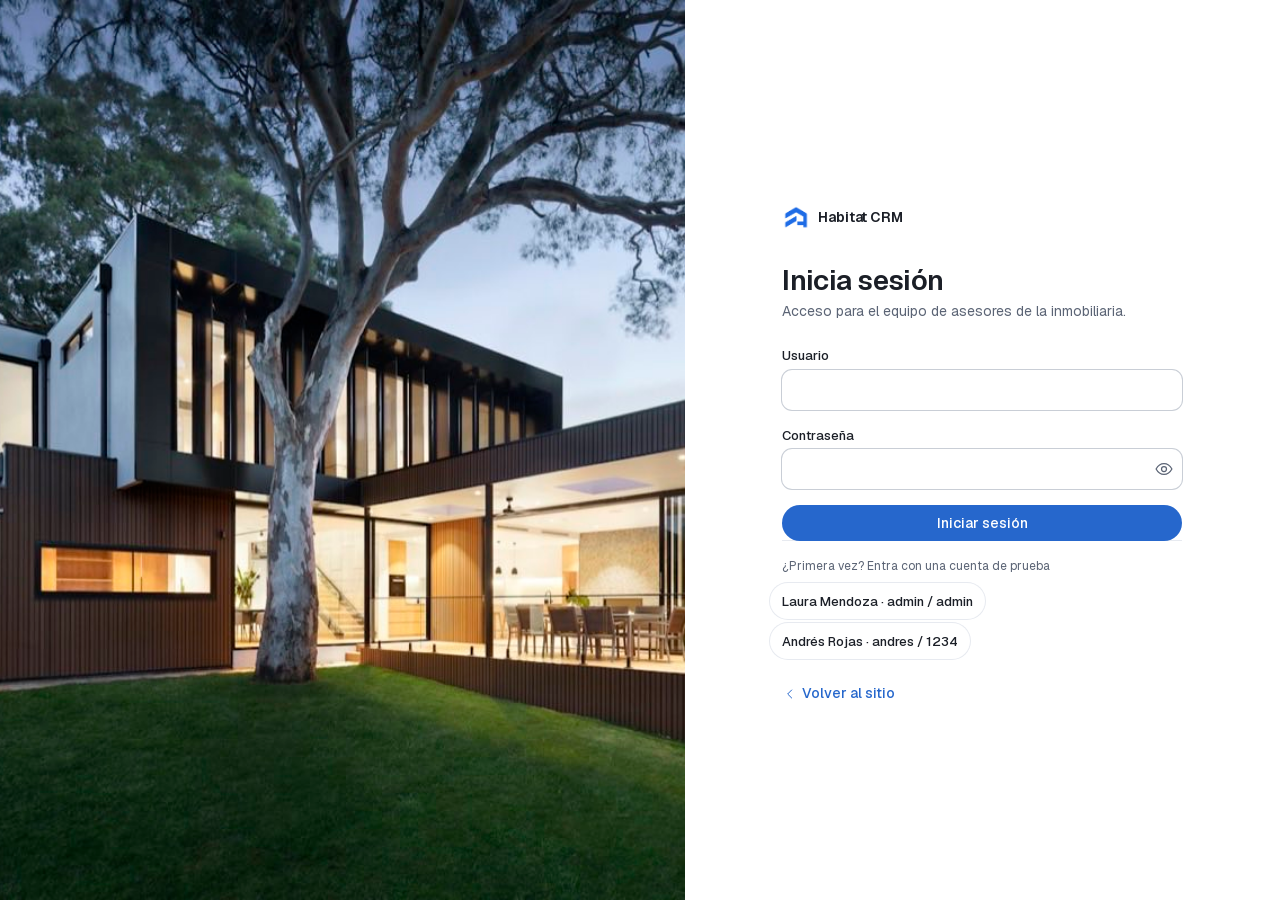
==== app.html @ 5c52e836 "Landing del producto, CRM de un solo usuario y lenguaje para inmobiliarias - Nueva landing (index.ht" ====
<!doctype html>
<html lang="es">
<head>
  <meta charset="utf-8">
  <meta name="viewport" content="width=device-width, initial-scale=1, viewport-fit=cover">
  <meta name="description" content="Habitat CRM: propiedades, clientes y negocios del equipo de asesores.">
  <meta name="robots" content="noindex">
  <title>Habitat CRM</title>
  <link rel="icon" type="image/png" href="./assets/img/logo.png">
  <link rel="stylesheet" href="./css/variables.css">
  <link rel="stylesheet" href="./css/base.css">
  <link rel="stylesheet" href="./css/components.css">
  <link rel="stylesheet" href="./css/layout.css">
  <script type="module" src="./js/app.js"></script>
</head>
<body>
  <!-- Inline copy of assets/icons/sprite.svg (external <use> references fail on file://). Do not edit here. -->
  <svg class="icon-sprite" aria-hidden="true" focusable="false">
    <!-- SPRITE:START -->
    <symbol id="i-eye" viewBox="0 0 24 24"><path d="M2.5 12S6 5.5 12 5.5 21.5 12 21.5 12 18 18.5 12 18.5 2.5 12 2.5 12Z"/><circle cx="12" cy="12" r="3"/></symbol>
    <symbol id="i-eye-off" viewBox="0 0 24 24"><path d="M10.6 5.6A9.7 9.7 0 0 1 12 5.5c6 0 9.5 6.5 9.5 6.5a17 17 0 0 1-2.7 3.5M6.6 6.6C3.9 8.3 2.5 12 2.5 12s3.5 6.5 9.5 6.5c1.9 0 3.5-.6 4.9-1.5"/><path d="M9.9 9.9a3 3 0 0 0 4.2 4.2"/><path d="M3 3l18 18"/></symbol>
    <symbol id="i-user" viewBox="0 0 24 24"><circle cx="12" cy="8" r="4"/><path d="M4.5 20.5c1.2-3.6 4-5.5 7.5-5.5s6.3 1.9 7.5 5.5"/></symbol>
    <symbol id="i-logout" viewBox="0 0 24 24"><path d="M14 4.5h3.5a2 2 0 0 1 2 2v11a2 2 0 0 1-2 2H14"/><path d="M10 16.5 5.5 12 10 7.5"/><path d="M5.5 12H15"/></symbol>
    <symbol id="i-home" viewBox="0 0 24 24"><path d="M3.5 10.5 12 3.5l8.5 7"/><path d="M5.5 9v11.5h13V9"/><path d="M10 20.5v-6h4v6"/></symbol>
    <symbol id="i-inbox" viewBox="0 0 24 24"><path d="M3.5 13.5 6 5.5h12l2.5 8v5a2 2 0 0 1-2 2h-13a2 2 0 0 1-2-2Z"/><path d="M3.5 13.5H8l1.5 2.5h5l1.5-2.5h4.5"/></symbol>
    <symbol id="i-grid" viewBox="0 0 24 24"><rect x="3.5" y="3.5" width="7" height="7" rx="1.5"/><rect x="13.5" y="3.5" width="7" height="7" rx="1.5"/><rect x="3.5" y="13.5" width="7" height="7" rx="1.5"/><rect x="13.5" y="13.5" width="7" height="7" rx="1.5"/></symbol>
    <symbol id="i-building" viewBox="0 0 24 24"><path d="M4.5 20.5v-15a2 2 0 0 1 2-2h7a2 2 0 0 1 2 2v15"/><path d="M15.5 9.5h2a2 2 0 0 1 2 2v9"/><path d="M3 20.5h18"/><path d="M8 7.5h4M8 11h4M8 14.5h4"/></symbol>
    <symbol id="i-funnel" viewBox="0 0 24 24"><path d="M3.5 4.5h17l-6.5 8v6l-4 2v-8Z"/></symbol>
    <symbol id="i-database" viewBox="0 0 24 24"><ellipse cx="12" cy="5.5" rx="7.5" ry="2.5"/><path d="M4.5 5.5v13c0 1.4 3.4 2.5 7.5 2.5s7.5-1.1 7.5-2.5v-13"/><path d="M4.5 12c0 1.4 3.4 2.5 7.5 2.5s7.5-1.1 7.5-2.5"/></symbol>
    <symbol id="i-search" viewBox="0 0 24 24"><circle cx="11" cy="11" r="6.5"/><path d="m20.5 20.5-4.9-4.9"/></symbol>
    <symbol id="i-close" viewBox="0 0 24 24"><path d="M6 6l12 12M18 6 6 18"/></symbol>
    <symbol id="i-check-circle" viewBox="0 0 24 24"><circle cx="12" cy="12" r="8.5"/><path d="m8.5 12.2 2.4 2.3 4.6-5"/></symbol>
    <symbol id="i-alert-circle" viewBox="0 0 24 24"><circle cx="12" cy="12" r="8.5"/><path d="M12 7.5v5.5"/><path d="M12 16.2v.1"/></symbol>
    <symbol id="i-alert-triangle" viewBox="0 0 24 24"><path d="M10.3 4.3 2.9 17.5a2 2 0 0 0 1.7 3h14.8a2 2 0 0 0 1.7-3L13.7 4.3a2 2 0 0 0-3.4 0Z"/><path d="M12 9.5v4"/><path d="M12 16.8v.1"/></symbol>
    <symbol id="i-info" viewBox="0 0 24 24"><circle cx="12" cy="12" r="8.5"/><path d="M12 11v5"/><path d="M12 7.8v.1"/></symbol>
    <symbol id="i-plus" viewBox="0 0 24 24"><path d="M12 5v14M5 12h14"/></symbol>
    <symbol id="i-edit" viewBox="0 0 24 24"><path d="M15.5 4.5a2.1 2.1 0 0 1 3 3L8 18l-4 1 1-4Z"/><path d="m13.5 6.5 3 3"/></symbol>
    <symbol id="i-trash" viewBox="0 0 24 24"><path d="M4 6.5h16"/><path d="M9 6.5V4.5h6v2"/><path d="M6 6.5l1 13a1.5 1.5 0 0 0 1.5 1.5h7a1.5 1.5 0 0 0 1.5-1.5l1-13"/><path d="M10 10.5v6M14 10.5v6"/></symbol>
    <symbol id="i-more" viewBox="0 0 24 24"><path d="M12 6.2v.1M12 12v.1M12 17.8v.1"/></symbol>
    <symbol id="i-area" viewBox="0 0 24 24"><path d="M4 9V4h5M20 9V4h-5M4 15v5h5M20 15v5h-5"/></symbol>
    <symbol id="i-bed" viewBox="0 0 24 24"><path d="M3 18.5v-12M3 14.5h18v4"/><path d="M21 14.5v-3a2.5 2.5 0 0 0-2.5-2.5H11v5.5"/><circle cx="7" cy="11" r="1.8"/></symbol>
    <symbol id="i-bath" viewBox="0 0 24 24"><path d="M3.5 12h17v2.5a4.5 4.5 0 0 1-4.5 4.5H8a4.5 4.5 0 0 1-4.5-4.5Z"/><path d="M6 12V6a2 2 0 0 1 3.7-1"/><path d="M7 19l-1 1.5M17 19l1 1.5"/></symbol>
    <symbol id="i-car" viewBox="0 0 24 24"><path d="M5 16.5H3.5v-4l2-5a1.5 1.5 0 0 1 1.4-1h10.2a1.5 1.5 0 0 1 1.4 1l2 5v4H19"/><path d="M3.5 12.5h17"/><circle cx="7.5" cy="16.5" r="1.8"/><circle cx="16.5" cy="16.5" r="1.8"/><path d="M9.3 16.5h5.4"/></symbol>
    <symbol id="i-pin" viewBox="0 0 24 24"><path d="M12 21s-6.5-5.6-6.5-11a6.5 6.5 0 0 1 13 0c0 5.4-6.5 11-6.5 11Z"/><circle cx="12" cy="10" r="2.3"/></symbol>
    <symbol id="i-download" viewBox="0 0 24 24"><path d="M12 4v11"/><path d="m7.5 10.5 4.5 4.5 4.5-4.5"/><path d="M4.5 16v2.5a2 2 0 0 0 2 2h11a2 2 0 0 0 2-2V16"/></symbol>
    <symbol id="i-upload" viewBox="0 0 24 24"><path d="M12 15V4"/><path d="M7.5 8.5 12 4l4.5 4.5"/><path d="M4.5 16v2.5a2 2 0 0 0 2 2h11a2 2 0 0 0 2-2V16"/></symbol>
    <symbol id="i-refresh" viewBox="0 0 24 24"><path d="M19.5 12a7.5 7.5 0 1 1-2.2-5.3"/><path d="M19.5 4v4h-4"/></symbol>
    <symbol id="i-chevron-left" viewBox="0 0 24 24"><path d="m14.5 6-6 6 6 6"/></symbol>
    <symbol id="i-chevron-down" viewBox="0 0 24 24"><path d="m6 9.5 6 6 6-6"/></symbol>
    <symbol id="i-heart" viewBox="0 0 24 24"><path d="M12 19.5s-7.5-4.4-7.5-10A4.2 4.2 0 0 1 12 7a4.2 4.2 0 0 1 7.5 2.5c0 5.6-7.5 10-7.5 10Z"/></symbol>
    <symbol id="i-phone" viewBox="0 0 24 24"><path d="M5 4.5h3.5l1.5 4-2 1.5a10 10 0 0 0 6 6l1.5-2 4 1.5V19a1.5 1.5 0 0 1-1.6 1.5A15.5 15.5 0 0 1 3.5 6.1 1.5 1.5 0 0 1 5 4.5Z"/></symbol>
    <symbol id="i-mail" viewBox="0 0 24 24"><rect x="3.5" y="5.5" width="17" height="13" rx="2"/><path d="m4 7 8 6 8-6"/></symbol>
    <symbol id="i-note" viewBox="0 0 24 24"><path d="M6.5 3.5h8l4 4v11a2 2 0 0 1-2 2h-10a2 2 0 0 1-2-2v-13a2 2 0 0 1 2-2Z"/><path d="M14.5 3.5v4h4"/><path d="M8.5 12.5h7M8.5 16h5"/></symbol>
    <symbol id="i-sparkle" viewBox="0 0 24 24"><path d="M12 3.5v4M12 16.5v4M3.5 12h4M16.5 12h4M6 6l2.5 2.5M15.5 15.5 18 18M18 6l-2.5 2.5M8.5 15.5 6 18"/></symbol>
    <!-- SPRITE:END -->
  </svg>

  <!-- Shown only if JavaScript modules could not start (e.g. opened by double-click in Chrome) -->
  <div id="boot-notice" class="boot-notice">
    <section class="card boot-notice__card" aria-labelledby="boot-title">
      <img src="./assets/img/logo.png" alt="" width="48" height="44" class="auth-card__logo">
      <h1 id="boot-title">No pudimos iniciar Habitat CRM</h1>
      <p class="text-muted">Esta página se abrió como un archivo suelto y no desde la dirección del CRM. Pide a la persona que administra el sistema el enlace de acceso.</p>
      <p class="text-sm text-muted">Si eres quien lo administra:</p>
      <ol>
        <li>Abre una terminal en la carpeta del proyecto.</li>
        <li>Ejecuta <code>python3 -m http.server 8000</code></li>
        <li>Entra a <code>http://localhost:8000</code></li>
      </ol>
          </section>
  </div>
  <noscript>
    <p class="container">Habitat CRM necesita JavaScript activado para funcionar.</p>
  </noscript>

  <div id="toast-region" class="toast-region" aria-live="polite" aria-relevant="additions"></div>

  <!-- ===================================================== LOGIN -->
  <main id="view-login" class="view view-login" hidden>
    <div class="login-media">
      <img src="./assets/img/login-house.jpg" alt="Casa de dos pisos con fachada de madera y jardín al atardecer" width="1200" height="799" data-fallback>
    </div>
    <div class="login-panel">
    <section class="auth-card" aria-labelledby="login-title">
      <header class="auth-card__header">
        <a class="auth-brand" href="./index.html">
          <img src="./assets/img/logo.png" alt="" width="28" height="26" class="brand__logo">
          Habitat CRM
        </a>
        <div>
          <h1 id="login-title" class="page__title" tabindex="-1">Inicia sesión</h1>
          <p class="page__subtitle">Acceso para el equipo de asesores de la inmobiliaria.</p>
        </div>
      </header>

      <div id="panel-login">
        <form id="login-form" class="auth-form" novalidate>
          <div id="login-error" class="alert alert--danger" role="alert"></div>
          <div class="field">
            <label class="field__label" for="login-username">Usuario</label>
            <input class="field__control" id="login-username" name="username" type="text" autocomplete="username" autocapitalize="none" spellcheck="false" aria-describedby="login-username-error">
            <span class="field__error" id="login-username-error"></span>
          </div>
          <div class="field">
            <label class="field__label" for="login-password">Contraseña</label>
            <div class="field__affix field__affix--suffix">
              <input class="field__control" id="login-password" name="password" type="password" autocomplete="current-password" aria-describedby="login-password-error">
              <span class="field__suffix">
                <button type="button" class="btn btn--ghost btn--icon" id="toggle-password" aria-label="Mostrar contraseña" aria-pressed="false" aria-controls="login-password">
                  <svg class="icon" aria-hidden="true"><use href="#i-eye"></use></svg>
                </button>
              </span>
            </div>
            <span class="field__error" id="login-password-error"></span>
          </div>
          <button type="submit" class="btn btn--primary btn--block">Iniciar sesión</button>
        </form>

        <div class="auth-demo">
          <p class="auth-demo__label">¿Primera vez? Entra con una cuenta de prueba</p>
          <div class="auth-demo__buttons">
            <button type="button" class="btn btn--secondary" data-demo-user="admin">Laura Mendoza · admin / admin</button>
            <button type="button" class="btn btn--secondary" data-demo-user="andres">Andrés Rojas · andres / 1234</button>
          </div>
        </div>
      </div>
      <a class="link-btn auth-back" href="./index.html"><svg class="icon icon--sm" aria-hidden="true"><use href="#i-chevron-left"></use></svg>Volver al sitio</a>
    </section>
    </div>
  </main>

  <!-- ===================================================== ADVISOR -->
  <div id="view-admin" class="view admin-layout" hidden>
    <aside class="sidebar" aria-label="Menú del asesor">
      <a class="brand" href="#/resumen">
        <img src="./assets/img/logo.png" alt="" width="28" height="26" class="brand__logo">
        <span>Habitat CRM</span>
      </a>
      <nav class="sidebar__nav" aria-label="Principal">
        <a class="nav-link" href="#/resumen" data-route="resumen"><svg class="icon" aria-hidden="true"><use href="#i-grid"></use></svg>Resumen</a>
        <a class="nav-link" href="#/propiedades" data-route="propiedades"><svg class="icon" aria-hidden="true"><use href="#i-building"></use></svg>Propiedades</a>
        <a class="nav-link" href="#/clientes" data-route="clientes"><svg class="icon" aria-hidden="true"><use href="#i-user"></use></svg>Clientes</a>
      </nav>
      <a class="nav-link sidebar__site" href="./index.html"><svg class="icon" aria-hidden="true"><use href="#i-home"></use></svg>Ver el sitio</a>
    </aside>

    <div class="admin-main has-bottom-nav">
      <header class="app-header topbar">
        <div class="container app-header__inner">
          <a class="brand topbar__brand" href="#/resumen">
            <img src="./assets/img/logo.png" alt="" width="28" height="26" class="brand__logo">
            <span>Habitat CRM</span>
          </a>
          <p class="topbar__date" id="topbar-date"></p>
          <span class="app-header__spacer"></span>
          <div class="user-chip">
            <span class="avatar" data-bind="user-avatar" aria-hidden="true"></span>
            <span class="user-chip__text">
              <span class="user-chip__name" data-bind="user-name"></span>
              <span class="user-chip__role" data-bind="user-role"></span>
            </span>
          </div>
          <button type="button" class="btn btn--secondary btn--icon logout-btn" data-action="logout" aria-label="Cerrar sesión">
            <svg class="icon" aria-hidden="true"><use href="#i-logout"></use></svg>
            <span class="logout-btn__label">Cerrar sesión</span>
          </button>
        </div>
      </header>

      <main class="container">
        <section class="page" data-section="resumen" aria-labelledby="admin-resumen-title">
          <header class="page__header">
            <div>
              <h1 id="admin-resumen-title" class="page__title" tabindex="-1">Resumen</h1>
              <p class="page__subtitle">Cómo va el negocio hoy</p>
            </div>
            <button type="button" class="btn btn--primary" data-action="new-lead"><svg class="icon" aria-hidden="true"><use href="#i-plus"></use></svg>Nuevo cliente</button>
          </header>
          <div id="admin-resumen-root"></div>
        </section>
        <section class="page" data-section="propiedades" aria-labelledby="admin-propiedades-title" hidden>
          <header class="page__header">
            <div>
              <h1 id="admin-propiedades-title" class="page__title" tabindex="-1">Propiedades</h1>
              <p class="page__subtitle">Los inmuebles que ofrece la inmobiliaria</p>
            </div>
          </header>
          <div id="admin-propiedades-root"></div>
        </section>
        <section class="page" data-section="clientes" aria-labelledby="admin-leads-title" hidden>
          <header class="page__header">
            <div>
              <h1 id="admin-leads-title" class="page__title" tabindex="-1">Clientes</h1>
              <p class="page__subtitle">Cada tarjeta es un cliente interesado. Cuando avance, cámbiale la etapa.</p>
            </div>
            <button type="button" class="btn btn--primary" data-action="new-lead"><svg class="icon" aria-hidden="true"><use href="#i-plus"></use></svg>Nuevo cliente</button>
          </header>
          <div id="admin-leads-root"></div>
        </section>
      </main>

      <nav class="bottom-nav" aria-label="Principal (móvil)">
        <a class="bottom-nav__link" href="#/resumen" data-route="resumen"><svg class="icon" aria-hidden="true"><use href="#i-grid"></use></svg>Resumen</a>
        <a class="bottom-nav__link" href="#/propiedades" data-route="propiedades"><svg class="icon" aria-hidden="true"><use href="#i-building"></use></svg>Propiedades</a>
        <a class="bottom-nav__link" href="#/clientes" data-route="clientes"><svg class="icon" aria-hidden="true"><use href="#i-user"></use></svg>Clientes</a>
      </nav>
    </div>
  </div>
</body>
</html>
---- css/variables.css ----
/* ==========================================================================
   Habitat CRM — Design tokens (Spec §9.3)
   The ONLY file allowed to declare literal colors, radii, shadows, durations.
   Direction agreed with the product owner (references: CRMPro / Valtro):
   - White surfaces on a cool light ground; the Habitat logo blue (#2667CC) is the
     one accent (primary buttons, active navigation, charts).
   - Geist (OFL, self-hosted) for everything; base text 14px (fields 16px on mobile).
   - Pill buttons, soft cards (16px radius), light theme only.
   ========================================================================== */

:root {
  /* Brand: a single accent (Habitat logo blue) */
  --color-accent: #2667cc;
  --color-accent-hover: #1f56ad;
  --color-accent-soft: #eaf1fc;      /* soft backgrounds, selection, focus */
  --color-on-accent: #ffffff;        /* text/icons on accent or danger fills */

  /* Neutrals */
  --color-bg: #f5f6fa;               /* app background */
  --color-surface: #ffffff;          /* cards, modals */
  --color-surface-muted: #f3f5f9;    /* table headers, row hover, chart tracks */
  --color-border: #e7eaf0;
  --color-border-strong: #c9ced6;    /* form control borders (>= 3:1 not required for borders, aids clarity) */
  --color-border-hover: #cdd2da;     /* a linked card's border, one step darker on hover */
  --color-text: #1b1f27;
  --color-text-muted: #5b6475;       /* >= 4.5:1 on --color-surface (5.96:1) */
  --color-text-faint: #8a93a3;       /* 3.1:1 — decorative icons only, never body text */
  --color-neutral: #4a5263;          /* neutral badge text (closed_lost) */
  --color-neutral-bg: #eef0f3;
  --color-skeleton: #e9ecf0;
  --color-chart-soft: #c9daf6;       /* chart bars that are not the highlight */
  --color-backdrop: rgba(16, 24, 40, 0.32);

  /* Semantic (property and lead states) */
  --color-success: #0e7a4b;  --color-success-bg: #e6f6ee;   /* Available, Closed won */
  --color-warning: #9a5b00;  --color-warning-bg: #fff4dc;   /* Negotiation */
  --color-danger:  #b42318;  --color-danger-bg:  #fdeceb;   /* Sold / errors */
  --color-danger-hover: #912018;
  --color-info:    #1d5fd0;  --color-info-bg:    #e8f0fe;   /* New, Contacted */

  /* Typography */
  --font-sans: "Geist", system-ui, -apple-system, "Segoe UI", sans-serif;
  --font-mono: ui-monospace, "SF Mono", Menlo, Consolas, monospace;
  --font-display: var(--font-sans);  /* titles and figures share the one family */
  --tracking-display: -0.025em;
  --text-xs: 12px;  --text-sm: 13px;  --text-base: 14px;
  --text-md: 16px;  --text-lg: 20px;  --text-xl: 28px;
  --text-field-mobile: 16px;         /* form fields on mobile: prevents iOS zoom on focus (Spec §9.5) */
  --weight-regular: 400;
  --weight-medium: 500;
  --weight-strong: 600;
  --weight-figure: 600;              /* KPI values and figures */
  --leading-body: 1.5;
  --leading-tight: 1.2;
  --tracking-tight: -0.01em;

  /* Spacing (multiples of 4px) */
  --space-1: 4px;  --space-2: 8px;   --space-3: 12px;  --space-4: 16px;
  --space-5: 24px; --space-6: 32px;  --space-7: 48px;

  /* Control sizes */
  --control-h: 44px;                 /* mobile-first: 44px touch target */
  --control-h-desktop: 36px;
  --control-h-sm: 32px;              /* buttons inside tables */
  --field-h: 44px;
  --field-h-desktop: 40px;
  --icon-sm: 16px;
  --icon-md: 20px;
  --dot-size: 6px;
  --bottom-nav-h: 56px;

  /* Radii */
  --radius-none: 0;
  --radius-sm: 10px;  /* inputs, small tiles */
  --radius-md: 16px;  /* cards, panels */
  --radius-lg: 20px;  /* modals */
  --radius-full: 999px;

  /* Shadows (the "border" is a 1px shadow) */
  --shadow-border: 0 0 0 1px var(--color-border);
  --shadow-field: 0 0 0 1px var(--color-border-strong);
  --shadow-field-error: 0 0 0 1px var(--color-danger);
  --shadow-sm: 0 1px 2px rgba(16, 24, 40, .04), 0 0 0 1px var(--color-border);
  --shadow-md: 0 8px 24px rgba(16, 24, 40, .06), 0 0 0 1px var(--color-border);
  --shadow-lg: 0 16px 40px rgba(16, 24, 40, .16);
  --focus-ring: 0 0 0 2px var(--color-surface), 0 0 0 4px var(--color-accent);
  --focus-ring-error: 0 0 0 2px var(--color-surface), 0 0 0 4px var(--color-danger);
  --focus-ring-inset: inset 0 0 0 2px var(--color-accent);
  --shadow-divider-bottom: 0 1px 0 var(--color-border);
  --shadow-divider-top: 0 -1px 0 var(--color-border);
  --shadow-divider-right: 1px 0 0 var(--color-border);
  --shadow-hover: 0 8px 24px rgba(16, 24, 40, .08), 0 0 0 1px var(--color-border-hover); /* linked card on hover only */

  /* Motion */
  --ease-out: cubic-bezier(0.23, 1, 0.32, 1);
  --ease-in-out: cubic-bezier(0.77, 0, 0.175, 1);
  --duration-press: 120ms;   /* press feedback */
  --duration-fast: 160ms;    /* hover, tooltips, chat-like inserts */
  --duration-base: 220ms;    /* menus, dropdowns */
  --duration-modal: 280ms;   /* modals and panels */
  --duration-photo: 280ms;   /* a photograph zooming 1.03 inside its frame (kept under the 300ms cap) */
  --duration-exit: 180ms;    /* exits are faster than entries */
  --duration-spin: 700ms;    /* continuous spinner rotation (linear) */
  --duration-pulse: 1400ms;  /* continuous skeleton pulse */
  --stagger-step: 40ms;      /* first catalog load: delay between cards (max 8) */
  --delay-boot-notice: 1200ms; /* boot notice only appears if the app failed to start */

  /* Layers */
  --z-nav: 100;  --z-modal: 1000;  --z-toast: 1100;
}
---- css/base.css ----
/* ==========================================================================
   Habitat CRM — Base: fonts, reset, typography, focus, utilities, motion
   ========================================================================== */

@font-face {
  font-family: "Geist";
  src: url("../assets/fonts/geist.woff2") format("woff2");
  font-weight: 300 700;
  font-style: normal;
  font-display: swap;
}

/* ---- Reset ---- */
*,
*::before,
*::after {
  box-sizing: border-box;
}

* {
  margin: 0;
}

html {
  -webkit-text-size-adjust: 100%;
  text-size-adjust: 100%;
}

body {
  min-height: 100dvh;
  font-family: var(--font-sans);
  font-size: var(--text-base);
  font-weight: var(--weight-regular);
  line-height: var(--leading-body);
  color: var(--color-text);
  background-color: var(--color-bg);
  -webkit-font-smoothing: antialiased;
  -moz-osx-font-smoothing: grayscale;
}

img,
svg,
picture {
  display: block;
  max-width: 100%;
}

input,
button,
select,
textarea {
  font: inherit;
  color: inherit;
}

button {
  cursor: pointer;
  background: none;
  border: 0;
  padding: 0;
}

a {
  color: var(--color-accent);
  text-decoration-thickness: 1px;
  text-underline-offset: 2px;
}

ul[role="list"],
ol[role="list"] {
  list-style: none;
  padding: 0;
}

[hidden] {
  display: none !important;
}

/* ---- Typography ---- */
h1,
h2,
h3,
h4 {
  line-height: var(--leading-tight);
  font-weight: var(--weight-strong);
  letter-spacing: var(--tracking-tight);
  text-wrap: balance;
}

h1 { font-size: var(--text-lg); }

/* Page titles: semibold, tight tracking */
h1,
.display {
  font-family: var(--font-display);
  font-weight: var(--weight-strong);
  letter-spacing: var(--tracking-display);
}

h2 { font-size: var(--text-md); }
h3 { font-size: var(--text-base); }

p {
  text-wrap: pretty;
}

.text-muted { color: var(--color-text-muted); }
.text-sm { font-size: var(--text-sm); }
.text-xs { font-size: var(--text-xs); }
.tabular { font-variant-numeric: tabular-nums; }
.prose { max-width: 68ch; }

@media (min-width: 1024px) {
  h1 { font-size: var(--text-xl); }
}

/* ---- Focus: always visible for keyboard users ---- */
:focus {
  outline: none;
}

:focus-visible {
  outline: none;
  box-shadow: var(--focus-ring);
}

::selection {
  background-color: var(--color-accent-soft);
  color: var(--color-text);
}

/* ---- Utilities ---- */
.visually-hidden {
  position: absolute !important;
  width: 1px;
  height: 1px;
  padding: 0;
  margin: -1px;
  overflow: hidden;
  clip: rect(0 0 0 0);
  white-space: nowrap;
  border: 0;
}

.icon {
  width: var(--icon-md);
  height: var(--icon-md);
  flex-shrink: 0;
  fill: none;
  stroke: currentColor;
  stroke-width: 1.5;
  stroke-linecap: round;
  stroke-linejoin: round;
}

.icon--sm {
  width: var(--icon-sm);
  height: var(--icon-sm);
}

/* ---- Reduced motion: drop movement and scale, keep short fades ---- */
@media (prefers-reduced-motion: reduce) {
  *,
  *::before,
  *::after {
    animation-duration: 0.01ms !important;
    animation-iteration-count: 1 !important;
    transition-duration: 0.01ms !important;
    scroll-behavior: auto !important;
  }

  [data-motion="fade"] {
    transition-property: opacity !important;
    transition-duration: var(--duration-fast) !important;
    transform: none !important;
  }

  /* No scale on press, no lift on hover */
  :active,
  :hover {
    transform: none !important;
  }
}
---- css/components.css ----
/* ==========================================================================
   Habitat CRM — Components (Spec §9.5)
   Each component is implemented once, with all of its states.
   ========================================================================== */

/* --------------------------------------------------------------------------
   Buttons: .btn + .btn--primary | --secondary | --ghost | --danger
   States: hover (fine pointer only), focus-visible, active, disabled, .is-loading
   -------------------------------------------------------------------------- */
.btn {
  position: relative;
  display: inline-flex;
  align-items: center;
  justify-content: center;
  gap: var(--space-2);
  min-height: var(--control-h);
  padding: 0 var(--space-5);
  border-radius: var(--radius-full);
  font-size: var(--text-base);
  font-weight: var(--weight-medium);
  line-height: 1;
  white-space: nowrap;
  text-decoration: none;
  user-select: none;
  -webkit-tap-highlight-color: transparent;
  transition:
    transform var(--duration-press) var(--ease-out),
    background-color var(--duration-fast) var(--ease-out),
    box-shadow var(--duration-fast) var(--ease-out),
    color var(--duration-fast) var(--ease-out);
}

.btn:active:not(:disabled) {
  transform: scale(0.97);
}

.btn:focus-visible {
  box-shadow: var(--focus-ring);
}

.btn:disabled,
.btn[aria-disabled="true"] {
  opacity: 0.5;
  cursor: not-allowed;
  pointer-events: none;
}

.btn--primary {
  background-color: var(--color-accent);
  color: var(--color-on-accent);
}

.btn--secondary {
  background-color: var(--color-surface);
  color: var(--color-text);
  box-shadow: var(--shadow-border);
}

.btn--ghost {
  background-color: transparent;
  color: var(--color-text-muted);
}

.btn--danger {
  background-color: var(--color-danger);
  color: var(--color-on-accent);
}

@media (hover: hover) and (pointer: fine) {
  .btn--primary:hover,
  .btn--secondary:hover,
  .btn--danger:hover { transform: translateY(-1px); }
  .btn--primary:hover { background-color: var(--color-accent-hover); }
  .btn--secondary:hover { background-color: var(--color-surface-muted); }
  .btn--ghost:hover { background-color: var(--color-surface-muted); color: var(--color-text); }
  .btn--danger:hover { background-color: var(--color-danger-hover); }
}

/* Size and shape modifiers */
.btn--block { width: 100%; }

.btn--icon {
  width: var(--control-h);
  padding: 0;
}

.btn--ghost.btn--icon { border-radius: var(--radius-full); }

@media (min-width: 640px) {
  .btn { min-height: var(--control-h-desktop); }
  .btn--icon { width: var(--control-h-desktop); }
  .btn--sm { min-height: var(--control-h-sm); padding: 0 var(--space-3); font-size: var(--text-sm); }
  .btn--sm.btn--icon { width: var(--control-h-sm); padding: 0; }
}

/* Loading: spinner on the left, label kept so the width never changes */
.btn.is-loading {
  pointer-events: none;
  cursor: progress;
}

.btn.is-loading::before {
  content: "";
  width: var(--icon-sm);
  height: var(--icon-sm);
  border: 2px solid currentColor;
  border-right-color: transparent;
  border-radius: var(--radius-full);
  animation: btn-spin var(--duration-spin) linear infinite;
}

.btn.is-loading > .icon {
  display: none;
}

@keyframes btn-spin {
  to { transform: rotate(360deg); }
}

/* --------------------------------------------------------------------------
   Form fields: .field > .field__label + control + .field__help / .field__error
   -------------------------------------------------------------------------- */
.field {
  display: grid;
  gap: var(--space-1);
  min-width: 0;
}

.field__label {
  font-size: var(--text-sm);
  font-weight: var(--weight-medium);
  color: var(--color-text);
}

.field__optional {
  font-weight: var(--weight-regular);
  color: var(--color-text-muted);
}

.field__control {
  width: 100%;
  min-height: var(--field-h);
  padding: 0 var(--space-3);
  border: 0;
  border-radius: var(--radius-sm);
  background-color: var(--color-surface);
  box-shadow: var(--shadow-field);
  font-size: var(--text-field-mobile); /* 16px on mobile: prevents iOS zoom on focus */
  color: var(--color-text);
  appearance: none;
  transition: box-shadow var(--duration-fast) var(--ease-out);
}

.field__control::placeholder {
  color: var(--color-text-muted);
}

.field__control:focus,
.field__control:focus-visible {
  box-shadow: var(--focus-ring);
}

.field__control[aria-invalid="true"] {
  box-shadow: var(--shadow-field-error);
}

.field__control[aria-invalid="true"]:focus {
  box-shadow: var(--focus-ring-error);
}

.field__control:disabled {
  background-color: var(--color-surface-muted);
  color: var(--color-text-muted);
  cursor: not-allowed;
}

textarea.field__control {
  min-height: calc(var(--field-h) * 2.5);
  padding: var(--space-2) var(--space-3);
  line-height: var(--leading-body);
  resize: vertical;
}

@media (min-width: 640px) {
  .field__control { min-height: var(--field-h-desktop); font-size: var(--text-base); }
}

.field__help,
.field__error {
  font-size: var(--text-sm);
  line-height: var(--leading-tight);
}

.field__help { color: var(--color-text-muted); }

.field__error {
  display: flex;
  align-items: center;
  gap: var(--space-1);
  color: var(--color-danger);
}

.field__error:empty { display: none; }

/* Affix wrapper: prefix ($) or trailing button (show/hide password) */
.field__affix {
  position: relative;
  display: flex;
  align-items: center;
}

.field__prefix {
  position: absolute;
  left: var(--space-3);
  color: var(--color-text-muted);
  pointer-events: none;
}

.field__affix--prefix .field__control { padding-left: var(--space-6); }
.field__affix--suffix .field__control { padding-right: var(--control-h); }

.field__suffix {
  position: absolute;
  right: 0;
  top: 0;
  bottom: 0;
}

.field__suffix .btn--icon {
  height: 100%;
  border-radius: var(--radius-sm);
}

/* Select with a CSS-drawn chevron (no image, no literal colors) */
.field__select {
  position: relative;
}

.field__select .field__control {
  padding-right: var(--space-6);
  cursor: pointer;
}

.field__select::after {
  content: "";
  position: absolute;
  right: var(--space-4);
  top: 50%;
  width: var(--space-2);
  height: var(--space-2);
  border-right: 1.5px solid var(--color-text-muted);
  border-bottom: 1.5px solid var(--color-text-muted);
  transform: translateY(-75%) rotate(45deg);
  pointer-events: none;
}

/* --------------------------------------------------------------------------
   Badges: pill + 6px dot + text (state is never conveyed by color alone)
   -------------------------------------------------------------------------- */
.badge {
  display: inline-flex;
  align-items: center;
  gap: var(--space-2);
  padding: 2px var(--space-2);
  border-radius: var(--radius-full);
  font-size: var(--text-xs);
  font-weight: var(--weight-medium);
  line-height: var(--leading-body);
  white-space: nowrap;
  color: var(--color-neutral);
  background-color: var(--color-neutral-bg);
}

.badge::before {
  content: "";
  width: var(--dot-size);
  height: var(--dot-size);
  border-radius: var(--radius-full);
  background-color: currentColor;
}

.badge--plain::before { display: none; }

.badge--success { color: var(--color-success); background-color: var(--color-success-bg); }
.badge--warning { color: var(--color-warning); background-color: var(--color-warning-bg); }
.badge--danger  { color: var(--color-danger);  background-color: var(--color-danger-bg); }
.badge--info    { color: var(--color-info);    background-color: var(--color-info-bg); }
.badge--neutral { color: var(--color-neutral); background-color: var(--color-neutral-bg); }

/* Counter pill (e.g. new leads in the sidebar) */
.badge--count {
  min-width: var(--icon-md);
  justify-content: center;
  padding: 0 var(--space-2);
  color: var(--color-on-accent);
  background-color: var(--color-accent);
  font-variant-numeric: tabular-nums;
}

.badge--count::before { display: none; }

/* --------------------------------------------------------------------------
   Card (generic surface)
   -------------------------------------------------------------------------- */
.card {
  background-color: var(--color-surface);
  border-radius: var(--radius-md);
  box-shadow: var(--shadow-sm);
}

/* --------------------------------------------------------------------------
   Inline alert (form-level messages, e.g. wrong credentials)
   -------------------------------------------------------------------------- */
.alert {
  display: flex;
  align-items: flex-start;
  gap: var(--space-2);
  padding: var(--space-3);
  border-radius: var(--radius-sm);
  font-size: var(--text-sm);
  line-height: var(--leading-tight);
}

.alert--danger {
  color: var(--color-danger);
  background-color: var(--color-danger-bg);
}

.alert--info {
  color: var(--color-info);
  background-color: var(--color-info-bg);
}

.alert:empty { display: none; }

/* --------------------------------------------------------------------------
   Tabs (no animation: switching tabs is a frequent action)
   -------------------------------------------------------------------------- */
.tabs {
  display: flex;
  gap: var(--space-1);
  padding: var(--space-1);
  border-radius: var(--radius-sm);
  background-color: var(--color-surface-muted);
}

.tab {
  flex: 1;
  min-height: var(--control-h);
  padding: 0 var(--space-3);
  border-radius: var(--radius-sm);
  font-size: var(--text-sm);
  font-weight: var(--weight-medium);
  color: var(--color-text-muted);
  transition: transform var(--duration-press) var(--ease-out);
}

.tab:active { transform: scale(0.97); }

.tab[aria-selected="true"] {
  color: var(--color-text);
  background-color: var(--color-surface);
  box-shadow: var(--shadow-sm);
}

.tab:focus-visible { box-shadow: var(--focus-ring); }

@media (min-width: 640px) {
  .tab { min-height: var(--control-h-sm); }
}

@media (hover: hover) and (pointer: fine) {
  .tab:not([aria-selected="true"]):hover { color: var(--color-text); }
}

/* --------------------------------------------------------------------------
   Avatar (initials)
   -------------------------------------------------------------------------- */
.avatar {
  display: inline-grid;
  place-items: center;
  width: var(--control-h-desktop);
  height: var(--control-h-desktop);
  flex-shrink: 0;
  border-radius: var(--radius-full);
  font-size: var(--text-sm);
  font-weight: var(--weight-medium);
  color: var(--color-accent-hover);
  background-color: var(--color-accent-soft);
}

.avatar--sm {
  width: var(--control-h-sm);
  height: var(--control-h-sm);
  font-size: var(--text-xs);
}

.avatar--xs {
  width: var(--space-5);
  height: var(--space-5);
  font-size: var(--text-xs);
}

.contact-cell {
  display: flex;
  align-items: center;
  gap: var(--space-3);
  min-width: 0;
}

/* --------------------------------------------------------------------------
   Empty / error state
   -------------------------------------------------------------------------- */
.empty-state {
  display: grid;
  justify-items: center;
  gap: var(--space-3);
  padding: var(--space-7) var(--space-4);
  text-align: center;
}

.empty-state__icon {
  width: var(--space-7);
  height: var(--space-7);
  color: var(--color-text-faint);
  stroke-width: 1.25;
}

.empty-state__title {
  font-family: var(--font-display);
  font-weight: var(--weight-strong);
  letter-spacing: var(--tracking-display);
  font-size: var(--text-lg);
}

.empty-state__text {
  max-width: 44ch;
  color: var(--color-text-muted);
}

.empty-state .btn { margin-top: var(--space-2); }

/* --------------------------------------------------------------------------
   Skeleton (loading placeholder with a soft pulse)
   -------------------------------------------------------------------------- */
.skeleton {
  border-radius: var(--radius-sm);
  background-color: var(--color-skeleton);
  animation: skeleton-pulse var(--duration-pulse) var(--ease-in-out) infinite;
}

@keyframes skeleton-pulse {
  50% { opacity: 0.5; }
}

/* --------------------------------------------------------------------------
   Toasts (bottom-right; centered on mobile). Enter: opacity + translateY via
   transitions driven by [data-state] so rapid toasts can be interrupted.
   -------------------------------------------------------------------------- */
.toast-region {
  position: fixed;
  z-index: var(--z-toast);
  left: var(--space-4);
  right: var(--space-4);
  bottom: calc(var(--space-4) + env(safe-area-inset-bottom));
  display: flex;
  flex-direction: column;
  align-items: center;
  gap: var(--space-2);
  pointer-events: none;
}

.toast {
  display: flex;
  align-items: flex-start;
  gap: var(--space-3);
  width: 100%;
  max-width: 400px;
  padding: var(--space-3) var(--space-2) var(--space-3) var(--space-4);
  border-radius: var(--radius-md);
  background-color: var(--color-surface);
  box-shadow: var(--shadow-lg), var(--shadow-border);
  font-size: var(--text-sm);
  pointer-events: auto;
  opacity: 1;
  transform: translateY(0);
  transition:
    opacity var(--duration-modal) var(--ease-out),
    transform var(--duration-modal) var(--ease-out);
}

.toast[data-state="entering"] {
  opacity: 0;
  transform: translateY(100%);
}

.toast[data-state="leaving"] {
  opacity: 0;
  transform: translateY(var(--space-2));
  transition-duration: var(--duration-exit);
}

.toast__icon { margin-top: 1px; }
.toast--success .toast__icon { color: var(--color-success); }
.toast--error .toast__icon { color: var(--color-danger); }
.toast--warning .toast__icon { color: var(--color-warning); }
.toast--info .toast__icon { color: var(--color-accent); }

.toast__message {
  flex: 1;
  padding-top: 1px;
  color: var(--color-text);
}

.toast__close {
  margin: calc(var(--space-2) * -1) 0;
}

@media (min-width: 640px) {
  .toast-region {
    left: auto;
    right: calc(var(--space-5) + env(safe-area-inset-right));
    bottom: calc(var(--space-5) + env(safe-area-inset-bottom));
    align-items: flex-end;
  }
}

/* --------------------------------------------------------------------------
   Small select / input variant (inside tables and cards)
   -------------------------------------------------------------------------- */
@media (min-width: 640px) {
  .field__control--sm {
    min-height: var(--control-h-sm);
    font-size: var(--text-sm);
  }
  .field__select--sm .field__control { padding-right: var(--space-5); }
  .field__select--sm::after { right: var(--space-3); }
}

/* Visible text link styled as a quiet action */
.link-btn {
  display: inline-flex;
  align-items: center;
  gap: var(--space-1);
  font-weight: var(--weight-medium);
  color: var(--color-accent);
  text-decoration: none;
  border-radius: var(--radius-sm);
  background-image: linear-gradient(currentColor, currentColor);
  background-repeat: no-repeat;
  background-position: 0 100%;
  background-size: 0 1px;
  transition: background-size var(--duration-fast) var(--ease-out);
}

@media (hover: hover) and (pointer: fine) {
  .link-btn:hover { background-size: 100% 1px; }
}

/* --------------------------------------------------------------------------
   Modal (<dialog> + showModal): centered, opacity + scale(0.96) entrance
   -------------------------------------------------------------------------- */
.modal {
  width: min(96vw, 640px);
  max-width: 640px;
  max-height: min(90dvh, 900px);
  margin: auto;
  padding: 0;
  border: 0;
  border-radius: var(--radius-lg);
  background-color: var(--color-surface);
  color: var(--color-text);
  box-shadow: var(--shadow-lg);
  overflow: hidden;
  opacity: 1;
  transform: scale(1);
  transition:
    opacity var(--duration-modal) var(--ease-out),
    transform var(--duration-modal) var(--ease-out);
}

.modal--sm { width: min(96vw, 440px); }

.modal::backdrop {
  background-color: var(--color-backdrop);
  transition: opacity var(--duration-modal) var(--ease-out);
}

@starting-style {
  .modal[open] { opacity: 0; transform: scale(0.96); }
  .modal[open]::backdrop { opacity: 0; }
}

.modal[data-state="closing"] {
  opacity: 0;
  transform: scale(0.96);
  transition-duration: var(--duration-exit);
}

.modal[data-state="closing"]::backdrop { opacity: 0; }

.modal__inner {
  display: flex;
  flex-direction: column;
  max-height: inherit;
}

.modal__header {
  display: flex;
  align-items: flex-start;
  justify-content: space-between;
  gap: var(--space-3);
  padding: var(--space-4) var(--space-4) var(--space-3) var(--space-5);
}

.modal__title {
  padding-top: var(--space-1);
  font-family: var(--font-display);
  font-weight: var(--weight-strong);
  letter-spacing: var(--tracking-display);
  font-size: var(--text-lg);
}

.modal__body {
  display: grid;
  gap: var(--space-4);
  padding: 0 var(--space-5) var(--space-5);
  overflow-y: auto;
  overscroll-behavior: contain;
}

.modal__footer {
  display: flex;
  flex-wrap: wrap;
  justify-content: flex-end;
  gap: var(--space-2);
  padding: var(--space-4) var(--space-5);
  box-shadow: var(--shadow-divider-top);
}

.modal__footer .btn { flex: 1 1 auto; }

@media (min-width: 640px) {
  .modal__footer-start { margin-right: auto; }
}

@media (min-width: 640px) {
  .modal__footer .btn { flex: 0 0 auto; }
}

/* --------------------------------------------------------------------------
   Filter bar (catalog + admin toolbars)
   -------------------------------------------------------------------------- */
.filter-bar {
  display: grid;
  gap: var(--space-3);
  padding-bottom: var(--space-4);
  box-shadow: var(--shadow-divider-bottom);
}

.filter-bar__fields {
  display: grid;
  gap: var(--space-3);
}

.filter-bar__fields { grid-template-columns: repeat(2, minmax(0, 1fr)); }
.filter-bar__search { grid-column: 1 / -1; }

@media (min-width: 1024px) {
  .filter-bar__fields { grid-template-columns: minmax(0, 2fr) repeat(4, minmax(0, 1fr)); }
  .filter-bar__search { grid-column: auto; }
}

.filter-bar__footer {
  display: flex;
  flex-wrap: wrap;
  align-items: center;
  justify-content: space-between;
  gap: var(--space-2);
}

.results-count {
  font-size: var(--text-sm);
  color: var(--color-text-muted);
  font-variant-numeric: tabular-nums;
}

.search-field .field__prefix { display: inline-flex; }

.toolbar {
  display: flex;
  flex-wrap: wrap;
  align-items: flex-end;
  gap: var(--space-3);
}

.toolbar .search-field { flex: 1 1 260px; }

/* Contact card (lead modal) */
.contact-card {
  display: flex;
  flex-wrap: wrap;
  align-items: center;
  gap: var(--space-3);
  padding: var(--space-3) var(--space-4);
  border-radius: var(--radius-md);
  background-color: var(--color-surface-muted);
}

.contact-card__text {
  display: grid;
  flex: 1 1 160px;
  min-width: 0;
  line-height: var(--leading-tight);
  gap: 2px;
}

.contact-card__label {
  font-size: var(--text-xs);
  color: var(--color-text-muted);
}

.contact-card__links {
  display: flex;
  flex-wrap: wrap;
  gap: var(--space-3);
  font-size: var(--text-sm);
}

/* --------------------------------------------------------------------------
   Data table (advisor). Becomes stacked cards below 1024px.
   -------------------------------------------------------------------------- */
.data-table {
  width: 100%;
  border-collapse: collapse;
  font-size: var(--text-base);
}

.data-table th {
  padding: var(--space-2) var(--space-3);
  background-color: var(--color-surface-muted);
  font-size: var(--text-xs);
  font-weight: var(--weight-medium);
  letter-spacing: 0.02em;
  text-transform: uppercase;
  text-align: left;
  color: var(--color-text-muted);
}

.data-table td {
  height: 48px;
  padding: var(--space-2) var(--space-3);
  vertical-align: middle;
  box-shadow: var(--shadow-divider-bottom);
}

.data-table .is-numeric {
  text-align: right;
  font-variant-numeric: tabular-nums;
  white-space: nowrap;
}

.data-table .field__select--sm { min-width: 160px; }

.data-table__actions {
  display: flex;
  justify-content: flex-end;
  gap: var(--space-1);
}

.table-card {
  overflow: hidden;
}

.property-cell {
  display: flex;
  align-items: center;
  gap: var(--space-3);
  min-width: 0;
}

.property-cell__thumb {
  width: var(--space-7);
  height: 36px;
  flex-shrink: 0;
  object-fit: cover;
  border-radius: var(--radius-sm);
  background-color: var(--color-skeleton);
}

.property-cell__text {
  display: grid;
  min-width: 0;
  line-height: var(--leading-tight);
  gap: 2px;
}

.property-cell__title {
  font-weight: var(--weight-medium);
  overflow: hidden;
  text-overflow: ellipsis;
  white-space: nowrap;
}

@media (hover: hover) and (pointer: fine) {
  .data-table tbody tr:hover { background-color: var(--color-surface-muted); }
}

@media (max-width: 1023px) {
  .data-table thead { display: none; }
  .data-table,
  .data-table tbody { display: grid; gap: var(--space-3); }
  .table-card { overflow: visible; background-color: transparent; box-shadow: none; }

  .data-table tr {
    display: grid;
    grid-template-columns: minmax(0, 1fr) minmax(0, 1fr);
    gap: var(--space-3);
    padding: var(--space-4);
    border-radius: var(--radius-md);
    background-color: var(--color-surface);
    box-shadow: var(--shadow-sm);
  }

  .data-table td {
    display: grid;
    gap: var(--space-1);
    height: auto;
    padding: 0;
    box-shadow: none;
    text-align: left;
  }

  .data-table td[data-label]::before {
    content: attr(data-label);
    font-size: var(--text-xs);
    font-weight: var(--weight-medium);
    color: var(--color-text-muted);
  }

  .data-table .is-numeric { text-align: left; }
  .data-table td.is-full { grid-column: 1 / -1; }
  .data-table__actions { justify-content: flex-start; }
}

/* --------------------------------------------------------------------------
   KPI cards (dashboard): label + icon tile, big figure, one hint line
   -------------------------------------------------------------------------- */
.kpi-grid {
  display: grid;
  gap: var(--space-4);
}

@media (min-width: 640px) {
  .kpi-grid { grid-template-columns: repeat(2, minmax(0, 1fr)); }
}

@media (min-width: 1280px) {
  .kpi-grid { grid-template-columns: repeat(4, minmax(0, 1fr)); }
}

.kpi {
  display: grid;
  align-content: start;
  gap: var(--space-2);
  padding: var(--space-5);
}

.kpi__head {
  display: flex;
  align-items: flex-start;
  justify-content: space-between;
  gap: var(--space-3);
}

.kpi__label {
  font-size: var(--text-sm);
  font-weight: var(--weight-medium);
  letter-spacing: 0;
  color: var(--color-text-muted);
}

.kpi__icon {
  display: grid;
  place-items: center;
  width: var(--control-h);
  height: var(--control-h);
  flex-shrink: 0;
  border-radius: var(--radius-sm);
  color: var(--color-accent);
  background-color: var(--color-accent-soft);
}

.kpi__value {
  font-size: var(--text-xl);
  font-weight: var(--weight-figure);
  letter-spacing: var(--tracking-display);
  line-height: var(--leading-tight);
  font-variant-numeric: tabular-nums;
}

.kpi__hint {
  font-size: var(--text-xs);
  color: var(--color-text-muted);
}

/* --------------------------------------------------------------------------
   Dashboard panels, funnel chart and inventory meters
   -------------------------------------------------------------------------- */
.dash-grid {
  display: grid;
  grid-template-columns: minmax(0, 1fr);
  gap: var(--space-4);
}

@media (min-width: 1024px) {
  .dash-grid { grid-template-columns: minmax(0, 1.6fr) minmax(0, 1fr); }
}

.panel {
  display: grid;
  align-content: start;
  gap: var(--space-4);
  padding: var(--space-5);
  min-width: 0;
}

.panel__header {
  display: flex;
  flex-wrap: wrap;
  align-items: center;
  justify-content: space-between;
  gap: var(--space-2);
}

.panel__title {
  font-size: var(--text-md);
  font-weight: var(--weight-strong);
}

.panel--table { overflow: hidden; }

.chart {
  width: 100%;
  height: auto;
}

.chart__track { fill: var(--color-surface-muted); }
.chart__bar { fill: var(--color-chart-soft); }
.chart__bar--top { fill: var(--color-accent); }

.chart__value {
  fill: var(--color-text);
  font-size: 15px;
  font-weight: var(--weight-strong);
}

.chart__label {
  fill: var(--color-text-muted);
  font-size: 13px;
}

.meter-list {
  display: grid;
  gap: var(--space-5);
}

.meter {
  display: grid;
  gap: var(--space-2);
}

.meter__top {
  display: flex;
  align-items: center;
  justify-content: space-between;
}

.meter__bar {
  display: block;
  width: 100%;
  height: var(--space-2);
  overflow: hidden;
  border-radius: var(--radius-full);
}

.meter__track { fill: var(--color-surface-muted); }
.meter__fill--success { fill: var(--color-success); }
.meter__fill--warning { fill: var(--color-warning); }
.meter__fill--danger { fill: var(--color-danger); }

/* --------------------------------------------------------------------------
   Lead funnel (kanban). Mobile: horizontal carousel with scroll-snap.
   -------------------------------------------------------------------------- */
.kanban {
  display: grid;
  grid-auto-flow: column;
  grid-auto-columns: minmax(260px, 85%);
  gap: var(--space-3);
  overflow-x: auto;
  scroll-snap-type: x mandatory;
  padding-bottom: var(--space-2);
  overscroll-behavior-x: contain;
}

@media (min-width: 640px) {
  .kanban { grid-auto-columns: minmax(260px, 45%); }
}

@media (min-width: 1280px) {
  .kanban {
    grid-auto-flow: row;
    grid-template-columns: repeat(5, minmax(0, 1fr));
    overflow-x: visible;
  }
}

.kanban__column {
  display: grid;
  grid-template-columns: minmax(0, 1fr);
  align-content: start;
  gap: var(--space-2);
  padding: var(--space-3);
  border-radius: var(--radius-md);
  background-color: var(--color-surface-muted);
  scroll-snap-align: start;
}

.kanban__header {
  display: flex;
  align-items: center;
  justify-content: space-between;
  padding: var(--space-1) var(--space-1) var(--space-2);
}

.kanban__title {
  font-size: var(--text-sm);
  font-weight: var(--weight-medium);
  letter-spacing: 0;
}

.kanban__count {
  min-width: var(--icon-md);
  padding: 0 var(--space-2);
  border-radius: var(--radius-full);
  background-color: var(--color-surface);
  box-shadow: var(--shadow-border);
  font-size: var(--text-xs);
  text-align: center;
  font-variant-numeric: tabular-nums;
}

.kanban__empty {
  padding: var(--space-4) var(--space-2);
  text-align: center;
  font-size: var(--text-sm);
  color: var(--color-text-muted);
}

.lead-card {
  display: grid;
  grid-template-columns: minmax(0, 1fr);
  gap: var(--space-2);
  padding: var(--space-3);
}

.lead-card__head {
  display: flex;
  align-items: center;
  gap: var(--space-2);
  min-width: 0;
}

.lead-card__head .avatar {
  width: var(--control-h-sm);
  height: var(--control-h-sm);
  font-size: var(--text-xs);
}

.lead-card__name {
  font-weight: var(--weight-medium);
  line-height: var(--leading-tight);
}

.lead-card__property {
  font-size: var(--text-sm);
  color: var(--color-text-muted);
  overflow: hidden;
  text-overflow: ellipsis;
  white-space: nowrap;
}

.lead-card__notes {
  display: -webkit-box;
  -webkit-line-clamp: 2;
  -webkit-box-orient: vertical;
  overflow: hidden;
  font-size: var(--text-sm);
}

.lead-card__meta {
  display: flex;
  flex-wrap: nowrap;
  align-items: center;
  justify-content: space-between;
  gap: var(--space-2);
  font-size: var(--text-xs);
  color: var(--color-text-muted);
}

.lead-card__actions {
  display: grid;
  grid-template-columns: minmax(0, 1fr);
  gap: var(--space-2);
}

/* --------------------------------------------------------------------------
   Next step: what the advisor should do today (top of the summary)
   -------------------------------------------------------------------------- */
.next-step {
  display: grid;
  grid-template-columns: auto minmax(0, 1fr);
  align-items: center;
  gap: var(--space-3) var(--space-4);
  padding: var(--space-4) var(--space-5);
  border-radius: var(--radius-md);
  color: var(--color-text);
  background-color: var(--color-accent-soft);
}

.next-step__icon {
  display: grid;
  place-items: center;
  width: var(--control-h);
  height: var(--control-h);
  border-radius: var(--radius-full);
  color: var(--color-accent);
  background-color: var(--color-surface);
}

.next-step__text { display: grid; gap: var(--space-1); }
.next-step__title { font-weight: var(--weight-strong); }
.next-step__hint { font-size: var(--text-sm); color: var(--color-text-muted); }
.next-step .btn { grid-column: 1 / -1; justify-self: start; }

@media (min-width: 640px) {
  .next-step { grid-template-columns: auto minmax(0, 1fr) auto; }
  .next-step .btn { grid-column: auto; }
}

.lead-card__stage { display: grid; grid-template-columns: minmax(0, 1fr); gap: var(--space-1); }
.lead-card__stage .field__label { font-size: var(--text-xs); color: var(--color-text-muted); }

/* Skeleton sizes outside cards */
.kpi .skeleton { height: var(--space-4); }
.kpi .skeleton + .skeleton { height: var(--space-6); }
.section-stack > .skeleton { height: var(--space-7); }

.lead-card__meta > span:first-child {
  min-width: 0;
  overflow: hidden;
  text-overflow: ellipsis;
  white-space: nowrap;
}
---- css/layout.css ----
/* ==========================================================================
   Habitat CRM — Layout: boot notice, login, client navbar, advisor sidebar, grids
   Mobile-first. Breakpoints: 640px, 1024px, 1280px.
   ========================================================================== */

.icon-sprite {
  position: absolute;
  width: 0;
  height: 0;
  overflow: hidden;
}

/* Views are toggled with [hidden] by app.js */
.view { min-height: 100dvh; }

.container {
  width: 100%;
  max-width: 1280px;
  margin-inline: auto;
  padding-inline: max(var(--space-4), env(safe-area-inset-left)) max(var(--space-4), env(safe-area-inset-right));
}

@media (min-width: 640px) {
  .container { padding-inline: var(--space-5); }
}

@media (min-width: 1024px) {
  .container { padding-inline: var(--space-6); }
}

.brand {
  display: inline-flex;
  align-items: center;
  gap: var(--space-2);
  min-height: var(--control-h); /* 44px touch target */
  border-radius: var(--radius-sm);
  font-weight: var(--weight-strong);
  font-size: var(--text-md);
  letter-spacing: var(--tracking-tight);
  color: var(--color-text);
  text-decoration: none;
}

.brand__logo {
  width: 28px;
  height: 26px;
  object-fit: contain;
}

/* --------------------------------------------------------------------------
   Boot notice: visible by default in static HTML. app.js hides it on start.
   Only fades in after a delay, so it never flashes during a normal boot.
   -------------------------------------------------------------------------- */
.boot-notice {
  display: grid;
  place-items: center;
  min-height: 100dvh;
  padding: var(--space-4);
  opacity: 0;
  animation: boot-notice-in var(--duration-fast) var(--ease-out) var(--delay-boot-notice) forwards;
}

.boot-notice__card {
  display: grid;
  gap: var(--space-3);
  width: min(100%, 560px);
  padding: var(--space-6);
}

.boot-notice code {
  font-family: var(--font-mono);
  font-size: var(--text-sm);
  padding: 2px var(--space-1);
  border-radius: var(--radius-sm);
  background-color: var(--color-surface-muted);
}

.boot-notice ol {
  display: grid;
  gap: var(--space-2);
  padding-left: var(--space-5);
}

@keyframes boot-notice-in {
  to { opacity: 1; }
}

/* --------------------------------------------------------------------------
   Login
   -------------------------------------------------------------------------- */
.view-login {
  display: grid;
  grid-template-rows: auto 1fr;
  background-color: var(--color-surface);
}

/* The photograph leads: a band on phones and tablets, the left half on desktop */
.login-media {
  height: 200px;
  overflow: hidden;
  background-color: var(--color-skeleton);
}

.login-media img {
  width: 100%;
  height: 100%;
  object-fit: cover;
  object-position: 40% 62%;
}

.login-panel {
  display: grid;
  justify-items: center;
  align-content: start;
  padding: var(--space-6) var(--space-4) calc(var(--space-6) + env(safe-area-inset-bottom));
}

@media (min-width: 1024px) {
  .view-login {
    grid-template-rows: none;
    grid-template-columns: minmax(0, 1.15fr) minmax(0, 1fr);
  }

  .login-media {
    position: sticky;
    top: 0;
    height: 100dvh;
  }

  .login-panel {
    align-content: center;
    padding: var(--space-7);
  }
}

.auth-card {
  display: grid;
  grid-template-columns: minmax(0, 1fr);
  gap: var(--space-5);
  width: min(100%, 400px);
}

.auth-card__header {
  display: grid;
  gap: var(--space-5);
}

.auth-brand {
  display: inline-flex;
  align-items: center;
  justify-self: start;
  gap: var(--space-2);
  min-height: var(--control-h);
  color: var(--color-text);
  text-decoration: none;
  border-radius: var(--radius-sm);
  font-weight: var(--weight-strong);
  letter-spacing: var(--tracking-tight);
}

.auth-card__header h1 { font-size: var(--text-xl); }

.auth-back { justify-self: start; }

.auth-card__logo {
  width: var(--space-7);
  height: 44px;
  object-fit: contain;
}

.auth-form {
  display: grid;
  gap: var(--space-4);
}

.auth-demo {
  display: grid;
  gap: var(--space-2);
  padding-top: var(--space-4);
  box-shadow: var(--shadow-divider-top);
}

.auth-demo__label {
  font-size: var(--text-xs);
  color: var(--color-text-muted);
}

.auth-demo__buttons {
  display: grid;
  justify-items: start;
  gap: var(--space-1);
  margin-inline: calc(var(--space-3) * -1); /* ghost buttons: text on the form's left edge */
}

.auth-demo__buttons .btn { padding-inline: var(--space-3); }

@media (min-width: 640px) {
  .auth-demo__buttons .btn { font-size: var(--text-sm); }
}

.form-grid {
  display: grid;
  align-items: start;
  gap: var(--space-4);
}

@media (min-width: 640px) {
  .form-grid--2 { grid-template-columns: 1fr 1fr; }
}

/* --------------------------------------------------------------------------
   App header (client navbar + advisor topbar on mobile)
   -------------------------------------------------------------------------- */
.app-header {
  position: sticky;
  top: 0;
  z-index: var(--z-nav);
  background-color: var(--color-surface);
  box-shadow: var(--shadow-divider-bottom);
  padding-top: env(safe-area-inset-top);
}

.app-header__inner {
  display: flex;
  align-items: center;
  gap: var(--space-4);
  min-height: 64px;
}

.app-header__spacer { flex: 1; }

.nav-links {
  display: none;
  gap: var(--space-1);
}

@media (min-width: 640px) {
  .nav-links { display: flex; }
}

.nav-link {
  display: inline-flex;
  align-items: center;
  gap: var(--space-2);
  min-height: var(--control-h-desktop);
  padding: 0 var(--space-3);
  border-radius: var(--radius-sm);
  font-weight: var(--weight-medium);
  color: var(--color-text-muted);
  text-decoration: none;
  transition: transform var(--duration-press) var(--ease-out);
}

.nav-link:active { transform: scale(0.97); }

.nav-link[aria-current="page"] {
  color: var(--color-accent-hover);
  background-color: var(--color-accent-soft);
}

@media (hover: hover) and (pointer: fine) {
  .nav-link:not([aria-current="page"]):hover {
    color: var(--color-text);
    background-color: var(--color-surface-muted);
  }
}

.user-chip {
  display: flex;
  align-items: center;
  gap: var(--space-2);
  min-width: 0;
}

.user-chip__text {
  display: none;
  min-width: 0;
  line-height: var(--leading-tight);
}

.user-chip__name {
  font-size: var(--text-sm);
  font-weight: var(--weight-medium);
  white-space: nowrap;
  overflow: hidden;
  text-overflow: ellipsis;
}

.user-chip__role {
  font-size: var(--text-xs);
  color: var(--color-text-muted);
}

@media (min-width: 1024px) {
  .user-chip__text { display: grid; }
}

/* Logout: icon-only on mobile, labelled from 640px */
.logout-btn__label { display: none; }

@media (min-width: 640px) {
  .logout-btn { width: auto; padding: 0 var(--space-3); }
  .logout-btn__label { display: inline; }
}

/* --------------------------------------------------------------------------
   Bottom navigation (mobile, both roles)
   -------------------------------------------------------------------------- */
.bottom-nav {
  position: fixed;
  z-index: var(--z-nav);
  left: 0;
  right: 0;
  bottom: 0;
  display: flex;
  background-color: var(--color-surface);
  box-shadow: var(--shadow-divider-top);
  padding-bottom: env(safe-area-inset-bottom);
}

.bottom-nav__link {
  flex: 1;
  display: grid;
  justify-items: center;
  align-content: center;
  gap: 2px;
  min-height: var(--bottom-nav-h);
  font-size: var(--text-xs);
  font-weight: var(--weight-medium);
  color: var(--color-text-muted);
  text-decoration: none;
  transition: transform var(--duration-press) var(--ease-out);
}

.bottom-nav__link:active { transform: scale(0.97); }

.bottom-nav__link { position: relative; }

.bottom-nav__link .nav-count-wrap {
  position: absolute;
  top: var(--space-1);
  left: calc(50% + var(--space-2));
}
.bottom-nav__link[aria-current="page"] { color: var(--color-accent); }
.bottom-nav__link:focus-visible { box-shadow: var(--focus-ring-inset); }

.has-bottom-nav { padding-bottom: calc(var(--bottom-nav-h) + env(safe-area-inset-bottom)); }

@media (min-width: 640px) {
  .bottom-nav--client { display: none; }
  .has-bottom-nav--client { padding-bottom: 0; }
}

/* --------------------------------------------------------------------------
   Advisor layout: fixed 240px sidebar on desktop (>= 1024px)
   -------------------------------------------------------------------------- */
.admin-layout {
  min-height: 100dvh;
}

.sidebar {
  display: none;
}

@media (min-width: 1024px) {
  .admin-layout {
    display: grid;
    grid-template-columns: 240px minmax(0, 1fr);
  }

  .sidebar {
    position: sticky;
    top: 0;
    height: 100dvh;
    display: flex;
    flex-direction: column;
    gap: var(--space-5);
    padding: var(--space-5) var(--space-3);
    background-color: var(--color-surface);
    box-shadow: var(--shadow-divider-right);
  }

  .admin-layout .bottom-nav { display: none; }
  .admin-layout .has-bottom-nav { padding-bottom: 0; }
  .topbar__brand { display: none; }
}

.admin-main { min-width: 0; }

.sidebar .brand { padding-inline: var(--space-3); }

.sidebar__nav {
  display: grid;
  gap: var(--space-1);
}

.sidebar__nav .nav-link,
.sidebar__site {
  min-height: var(--control-h);
  padding-inline: var(--space-4);
  border-radius: var(--radius-full);
}

/* Active item: the one filled accent pill in the navigation */
.sidebar__nav .nav-link[aria-current="page"] {
  color: var(--color-on-accent);
  background-color: var(--color-accent);
}

.sidebar__site { margin-top: auto; }

/* Top bar: the advisor's chip and sign-out, at every width */
.topbar .app-header__inner { min-height: 64px; }

.topbar__date {
  display: none;
  font-size: var(--text-sm);
  color: var(--color-text-muted);
}

@media (min-width: 1024px) {
  .topbar__date { display: block; }
}

/* --------------------------------------------------------------------------
   Page sections
   -------------------------------------------------------------------------- */
.page {
  display: grid;
  grid-template-columns: minmax(0, 1fr); /* children never grow past the viewport */
  gap: var(--space-5);
  padding-block: var(--space-5) var(--space-7);
}

@media (min-width: 1024px) {
  .page { padding-block: var(--space-6) var(--space-7); }
}

.page__header {
  display: flex;
  flex-wrap: wrap;
  align-items: flex-end;
  justify-content: space-between;
  gap: var(--space-3);
}

.page__title:focus,
.page__title:focus-visible {
  outline: none;
  box-shadow: none; /* programmatic focus for screen readers only; headings are not interactive */
}

.page__subtitle {
  margin-top: var(--space-1);
  color: var(--color-text-muted);
}

/* --------------------------------------------------------------------------
   Toasts sit above the mobile bottom navigation while it is visible
   -------------------------------------------------------------------------- */
body[data-view="client"] .toast-region,
body[data-view="admin"] .toast-region {
  bottom: calc(var(--bottom-nav-h) + var(--space-3) + env(safe-area-inset-bottom));
}

@media (min-width: 640px) {
  body[data-view="client"] .toast-region {
    bottom: calc(var(--space-5) + env(safe-area-inset-bottom));
  }
}

@media (min-width: 1024px) {
  body[data-view="admin"] .toast-region {
    bottom: calc(var(--space-5) + env(safe-area-inset-bottom));
  }
}

.form-grid--2 > .is-full { grid-column: 1 / -1; }

.section-stack {
  display: grid;
  grid-template-columns: minmax(0, 1fr);
  gap: var(--space-5);
}
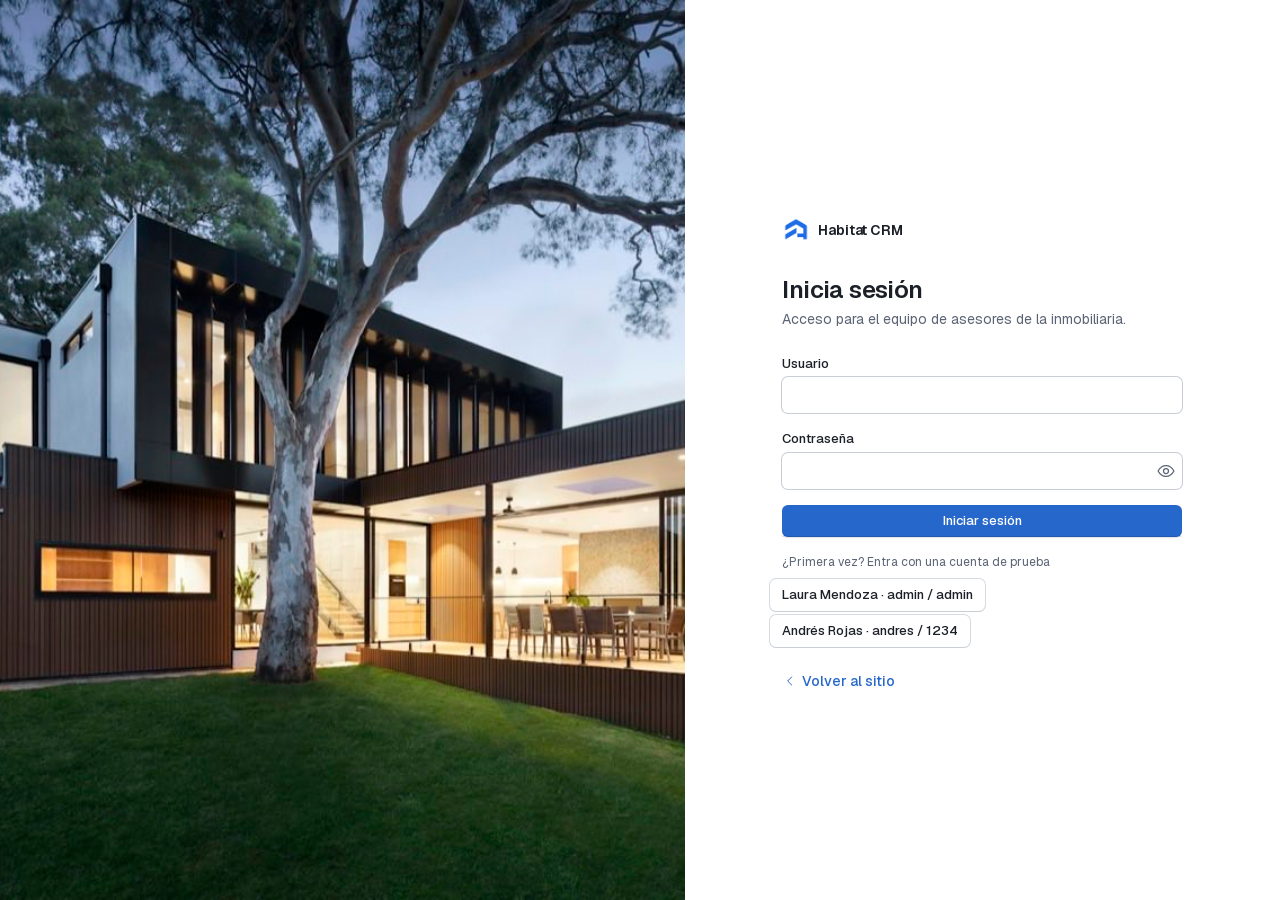
==== commit 3dd03309: "Servidor en Java con estructuras de datos propias; JavaScript solo dibuja - Nuevo proyecto NetBeans " ====
--- a/app.html
+++ b/app.html
@@ -63,11 +63,10 @@
       <p class="text-muted">Esta página se abrió como un archivo suelto y no desde la dirección del CRM. Pide a la persona que administra el sistema el enlace de acceso.</p>
       <p class="text-sm text-muted">Si eres quien lo administra:</p>
       <ol>
-        <li>Abre una terminal en la carpeta del proyecto.</li>
-        <li>Ejecuta <code>python3 -m http.server 8000</code></li>
-        <li>Entra a <code>http://localhost:8000</code></li>
+        <li>Abre la carpeta <code>servidor-java</code> en NetBeans y ejecuta el proyecto.</li>
+        <li>Entra a <code>http://localhost:8080</code></li>
       </ol>
-          </section>
+    </section>
   </div>
   <noscript>
     <p class="container">Habitat CRM necesita JavaScript activado para funcionar.</p>
--- a/css/variables.css
+++ b/css/variables.css
@@ -1,11 +1,13 @@
 /* ==========================================================================
    Habitat CRM — Design tokens (Spec §9.3)
    The ONLY file allowed to declare literal colors, radii, shadows, durations.
-   Direction agreed with the product owner (references: CRMPro / Valtro):
-   - White surfaces on a cool light ground; the Habitat logo blue (#2667CC) is the
-     one accent (primary buttons, active navigation, charts).
+   Direction agreed with the product owner (reference: the Stripe dashboard):
+   - A white workspace, hairline borders instead of shadows, flat sections;
+     the Habitat logo blue (#2667CC) is the one accent (primary buttons,
+     active navigation, charts).
    - Geist (OFL, self-hosted) for everything; base text 14px (fields 16px on mobile).
-   - Pill buttons, soft cards (16px radius), light theme only.
+   - Small controls (32px on desktop, 44px touch targets on phones), 6px radius
+     on controls, 8px on cards, light theme only.
    ========================================================================== */
 
 :root {
@@ -16,12 +18,12 @@
   --color-on-accent: #ffffff;        /* text/icons on accent or danger fills */
 
   /* Neutrals */
-  --color-bg: #f5f6fa;               /* app background */
+  --color-bg: #ffffff;               /* app background: one white workspace */
   --color-surface: #ffffff;          /* cards, modals */
-  --color-surface-muted: #f3f5f9;    /* table headers, row hover, chart tracks */
-  --color-border: #e7eaf0;
+  --color-surface-muted: #f6f8fa;    /* table headers, row hover, chart tracks */
+  --color-border: #e3e8ee;
   --color-border-strong: #c9ced6;    /* form control borders (>= 3:1 not required for borders, aids clarity) */
-  --color-border-hover: #cdd2da;     /* a linked card's border, one step darker on hover */
+  --color-border-hover: #d5dbe1;     /* secondary buttons and a hovered card's border */
   --color-text: #1b1f27;
   --color-text-muted: #5b6475;       /* >= 4.5:1 on --color-surface (5.96:1) */
   --color-text-faint: #8a93a3;       /* 3.1:1 — decorative icons only, never body text */
@@ -44,7 +46,7 @@
   --font-display: var(--font-sans);  /* titles and figures share the one family */
   --tracking-display: -0.025em;
   --text-xs: 12px;  --text-sm: 13px;  --text-base: 14px;
-  --text-md: 16px;  --text-lg: 20px;  --text-xl: 28px;
+  --text-md: 16px;  --text-lg: 20px;  --text-xl: 24px;
   --text-field-mobile: 16px;         /* form fields on mobile: prevents iOS zoom on focus (Spec §9.5) */
   --weight-regular: 400;
   --weight-medium: 500;
@@ -60,10 +62,10 @@
 
   /* Control sizes */
   --control-h: 44px;                 /* mobile-first: 44px touch target */
-  --control-h-desktop: 36px;
-  --control-h-sm: 32px;              /* buttons inside tables */
+  --control-h-desktop: 32px;
+  --control-h-sm: 28px;              /* buttons inside tables */
   --field-h: 44px;
-  --field-h-desktop: 40px;
+  --field-h-desktop: 36px;
   --icon-sm: 16px;
   --icon-md: 20px;
   --dot-size: 6px;
@@ -71,16 +73,19 @@
 
   /* Radii */
   --radius-none: 0;
-  --radius-sm: 10px;  /* inputs, small tiles */
-  --radius-md: 16px;  /* cards, panels */
-  --radius-lg: 20px;  /* modals */
+  --radius-xs: 4px;   /* badges */
+  --radius-sm: 6px;   /* buttons, inputs, small tiles */
+  --radius-md: 8px;   /* cards, tables, kanban columns */
+  --radius-lg: 12px;  /* modals */
   --radius-full: 999px;
 
   /* Shadows (the "border" is a 1px shadow) */
   --shadow-border: 0 0 0 1px var(--color-border);
   --shadow-field: 0 0 0 1px var(--color-border-strong);
   --shadow-field-error: 0 0 0 1px var(--color-danger);
-  --shadow-sm: 0 1px 2px rgba(16, 24, 40, .04), 0 0 0 1px var(--color-border);
+  --shadow-sm: 0 0 0 1px var(--color-border);   /* flat card: a hairline, no drop shadow */
+  --shadow-button: 0 1px 1px rgba(16, 24, 40, .06), 0 0 0 1px var(--color-border-hover);
+  --shadow-button-primary: 0 1px 1px rgba(16, 24, 40, .12), inset 0 -1px 0 rgba(16, 24, 40, .16);
   --shadow-md: 0 8px 24px rgba(16, 24, 40, .06), 0 0 0 1px var(--color-border);
   --shadow-lg: 0 16px 40px rgba(16, 24, 40, .16);
   --focus-ring: 0 0 0 2px var(--color-surface), 0 0 0 4px var(--color-accent);
--- a/css/components.css
+++ b/css/components.css
@@ -14,8 +14,8 @@
   justify-content: center;
   gap: var(--space-2);
   min-height: var(--control-h);
-  padding: 0 var(--space-5);
-  border-radius: var(--radius-full);
+  padding: 0 var(--space-4);
+  border-radius: var(--radius-sm);
   font-size: var(--text-base);
   font-weight: var(--weight-medium);
   line-height: 1;
@@ -48,12 +48,13 @@
 .btn--primary {
   background-color: var(--color-accent);
   color: var(--color-on-accent);
+  box-shadow: var(--shadow-button-primary);
 }
 
 .btn--secondary {
   background-color: var(--color-surface);
   color: var(--color-text);
-  box-shadow: var(--shadow-border);
+  box-shadow: var(--shadow-button);
 }
 
 .btn--ghost {
@@ -67,9 +68,6 @@
 }
 
 @media (hover: hover) and (pointer: fine) {
-  .btn--primary:hover,
-  .btn--secondary:hover,
-  .btn--danger:hover { transform: translateY(-1px); }
   .btn--primary:hover { background-color: var(--color-accent-hover); }
   .btn--secondary:hover { background-color: var(--color-surface-muted); }
   .btn--ghost:hover { background-color: var(--color-surface-muted); color: var(--color-text); }
@@ -84,11 +82,11 @@
   padding: 0;
 }
 
-.btn--ghost.btn--icon { border-radius: var(--radius-full); }
+.btn--ghost.btn--icon { border-radius: var(--radius-sm); }
 
 @media (min-width: 640px) {
-  .btn { min-height: var(--control-h-desktop); }
-  .btn--icon { width: var(--control-h-desktop); }
+  .btn { min-height: var(--control-h-desktop); padding: 0 var(--space-3); font-size: var(--text-sm); }
+  .btn--icon { width: var(--control-h-desktop); padding: 0; }
   .btn--sm { min-height: var(--control-h-sm); padding: 0 var(--space-3); font-size: var(--text-sm); }
   .btn--sm.btn--icon { width: var(--control-h-sm); padding: 0; }
 }
@@ -260,9 +258,9 @@
 .badge {
   display: inline-flex;
   align-items: center;
-  gap: var(--space-2);
-  padding: 2px var(--space-2);
-  border-radius: var(--radius-full);
+  gap: var(--space-1);
+  padding: 1px var(--space-2);
+  border-radius: var(--radius-xs);
   font-size: var(--text-xs);
   font-weight: var(--weight-medium);
   line-height: var(--leading-body);
@@ -738,7 +736,7 @@
 
 .data-table th {
   padding: var(--space-2) var(--space-3);
-  background-color: var(--color-surface-muted);
+  box-shadow: var(--shadow-divider-bottom);
   font-size: var(--text-xs);
   font-weight: var(--weight-medium);
   letter-spacing: 0.02em;
@@ -748,7 +746,7 @@
 }
 
 .data-table td {
-  height: 48px;
+  height: calc(var(--control-h-desktop) + var(--space-3));
   padding: var(--space-2) var(--space-3);
   vertical-align: middle;
   box-shadow: var(--shadow-divider-bottom);
@@ -851,6 +849,15 @@
   gap: var(--space-4);
 }
 
+/* One strip of four figures split by hairlines (the 1px gap shows the border colour) */
+.kpi-grid {
+  gap: 1px;
+  overflow: hidden;
+  border-radius: var(--radius-md);
+  background-color: var(--color-border);
+  box-shadow: var(--shadow-border);
+}
+
 @media (min-width: 640px) {
   .kpi-grid { grid-template-columns: repeat(2, minmax(0, 1fr)); }
 }
@@ -862,15 +869,11 @@
 .kpi {
   display: grid;
   align-content: start;
-  gap: var(--space-2);
-  padding: var(--space-5);
-}
-
-.kpi__head {
-  display: flex;
-  align-items: flex-start;
-  justify-content: space-between;
-  gap: var(--space-3);
+  gap: var(--space-1);
+  padding: var(--space-4) var(--space-5);
+  border-radius: var(--radius-none);
+  background-color: var(--color-surface);
+  box-shadow: none;
 }
 
 .kpi__label {
@@ -880,19 +883,9 @@
   color: var(--color-text-muted);
 }
 
-.kpi__icon {
-  display: grid;
-  place-items: center;
-  width: var(--control-h);
-  height: var(--control-h);
-  flex-shrink: 0;
-  border-radius: var(--radius-sm);
-  color: var(--color-accent);
-  background-color: var(--color-accent-soft);
-}
-
 .kpi__value {
-  font-size: var(--text-xl);
+  margin-top: var(--space-1);
+  font-size: var(--text-lg);
   font-weight: var(--weight-figure);
   letter-spacing: var(--tracking-display);
   line-height: var(--leading-tight);
@@ -914,15 +907,21 @@
 }
 
 @media (min-width: 1024px) {
-  .dash-grid { grid-template-columns: minmax(0, 1.6fr) minmax(0, 1fr); }
-}
-
+  .dash-grid { grid-template-columns: minmax(0, 1.6fr) minmax(0, 1fr); column-gap: var(--space-7); }
+}
+
+/* A panel is a flat section: a title row over a hairline, no box around it */
 .panel {
   display: grid;
   align-content: start;
   gap: var(--space-4);
-  padding: var(--space-5);
   min-width: 0;
+}
+
+.card.panel {
+  border-radius: var(--radius-none);
+  background-color: transparent;
+  box-shadow: none;
 }
 
 .panel__header {
@@ -931,6 +930,8 @@
   align-items: center;
   justify-content: space-between;
   gap: var(--space-2);
+  padding-bottom: var(--space-3);
+  box-shadow: var(--shadow-divider-bottom);
 }
 
 .panel__title {
@@ -951,13 +952,19 @@
 
 .chart__value {
   fill: var(--color-text);
-  font-size: 15px;
+  font-size: var(--text-sm);
   font-weight: var(--weight-strong);
 }
 
 .chart__label {
   fill: var(--color-text-muted);
-  font-size: 13px;
+  font-size: var(--text-xs);
+}
+
+/* The SVG scales with its column: on a phone its type is drawn larger so it reads at 12px */
+@media (max-width: 639px) {
+  .chart__label { font-size: calc(var(--text-xs) * 2); }
+  .chart__value { font-size: calc(var(--text-sm) * 2); }
 }
 
 .meter-list {
@@ -1122,7 +1129,7 @@
   grid-template-columns: auto minmax(0, 1fr);
   align-items: center;
   gap: var(--space-3) var(--space-4);
-  padding: var(--space-4) var(--space-5);
+  padding: var(--space-3) var(--space-4);
   border-radius: var(--radius-md);
   color: var(--color-text);
   background-color: var(--color-accent-soft);
@@ -1131,8 +1138,8 @@
 .next-step__icon {
   display: grid;
   place-items: center;
-  width: var(--control-h);
-  height: var(--control-h);
+  width: var(--control-h-desktop);
+  height: var(--control-h-desktop);
   border-radius: var(--radius-full);
   color: var(--color-accent);
   background-color: var(--color-surface);
@@ -1140,6 +1147,7 @@
 
 .next-step__text { display: grid; gap: var(--space-1); }
 .next-step__title { font-weight: var(--weight-strong); }
+.next-step__title { font-size: var(--text-sm); }
 .next-step__hint { font-size: var(--text-sm); color: var(--color-text-muted); }
 .next-step .btn { grid-column: 1 / -1; justify-self: start; }
 
@@ -1148,6 +1156,7 @@
   .next-step .btn { grid-column: auto; }
 }
 
+.lead-card > .badge { justify-self: start; }
 .lead-card__stage { display: grid; grid-template-columns: minmax(0, 1fr); gap: var(--space-1); }
 .lead-card__stage .field__label { font-size: var(--text-xs); color: var(--color-text-muted); }
 
--- a/css/layout.css
+++ b/css/layout.css
@@ -365,7 +365,7 @@
 @media (min-width: 1024px) {
   .admin-layout {
     display: grid;
-    grid-template-columns: 240px minmax(0, 1fr);
+    grid-template-columns: 224px minmax(0, 1fr);
   }
 
   .sidebar {
@@ -375,7 +375,7 @@
     display: flex;
     flex-direction: column;
     gap: var(--space-5);
-    padding: var(--space-5) var(--space-3);
+    padding: var(--space-4) var(--space-3);
     background-color: var(--color-surface);
     box-shadow: var(--shadow-divider-right);
   }
@@ -396,21 +396,23 @@
 
 .sidebar__nav .nav-link,
 .sidebar__site {
-  min-height: var(--control-h);
-  padding-inline: var(--space-4);
-  border-radius: var(--radius-full);
-}
-
-/* Active item: the one filled accent pill in the navigation */
+  min-height: var(--control-h-desktop);
+  padding-inline: var(--space-3);
+  border-radius: var(--radius-sm);
+  font-size: var(--text-sm);
+}
+
+/* Active item: accent text and icon, no fill (Stripe's quiet navigation) */
 .sidebar__nav .nav-link[aria-current="page"] {
-  color: var(--color-on-accent);
-  background-color: var(--color-accent);
+  color: var(--color-accent);
+  font-weight: var(--weight-strong);
+  background-color: transparent;
 }
 
 .sidebar__site { margin-top: auto; }
 
 /* Top bar: the advisor's chip and sign-out, at every width */
-.topbar .app-header__inner { min-height: 64px; }
+.topbar .app-header__inner { min-height: 56px; }
 
 .topbar__date {
   display: none;
@@ -439,7 +441,7 @@
 .page__header {
   display: flex;
   flex-wrap: wrap;
-  align-items: flex-end;
+  align-items: center;
   justify-content: space-between;
   gap: var(--space-3);
 }
